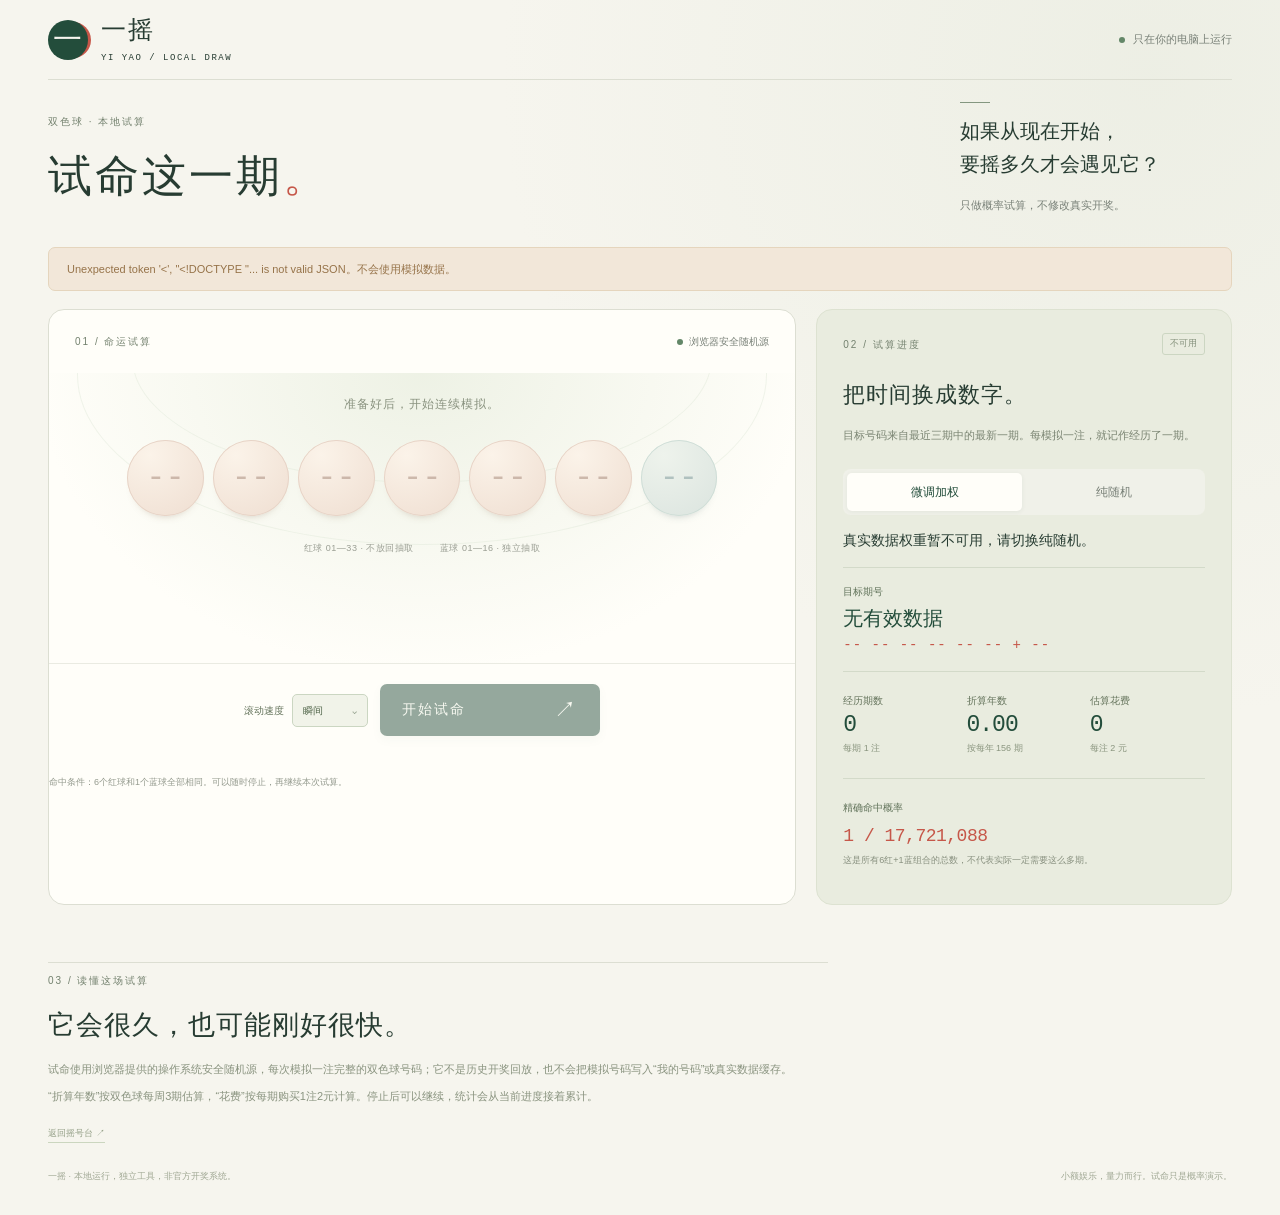
==== static/trial.html @ 1e453c8b "feat: improve trial controls and speed selector" ====
<!doctype html>
<html lang="zh-CN">
<head>
  <meta charset="utf-8">
  <meta name="viewport" content="width=device-width,initial-scale=1">
  <meta name="theme-color" content="#eef0e6">
  <title>一摇 · 试命</title>
  <link rel="icon" href="favicon.svg" type="image/svg+xml">
  <link rel="stylesheet" href="style.css">
  <link rel="stylesheet" href="trial.css">
  <script src="trial.js" defer></script>
</head>
<body>
  <div class="page-shell">
    <header class="topbar">
      <a class="brand" href="./" aria-label="一摇首页"><span class="brand-mark">一</span><span>一摇<span class="brand-sub">YI YAO / LOCAL DRAW</span></span></a>
      <span class="local-label"><i></i>只在你的电脑上运行</span>
    </header>

    <main>
      <section class="intro trial-intro">
        <div><p class="eyebrow">双色球 · 本地试算</p><h1>试命这一期<span class="period">。</span></h1></div>
        <div class="intro-note"><span class="note-line"></span><p>如果从现在开始，<br>要摇多久才会遇见它？</p><span>只做概率试算，不修改真实开奖。</span></div>
      </section>

      <div id="trial-notice" class="notice" role="status">正在读取最近三期真实开奖…</div>

      <section class="trial-layout" aria-label="试命控制台">
        <div class="draw-panel trial-panel">
          <div class="panel-top"><span class="section-label">01 / 命运试算</span><span class="entropy-label"><i></i>浏览器安全随机源</span></div>
          <div class="machine trial-machine" id="trial-machine">
            <div class="orbit orbit-one"></div><div class="orbit orbit-two"></div>
            <p class="machine-caption" id="trial-caption">准备好后，开始连续模拟。</p>
            <div class="balls" id="trial-balls" aria-label="当前模拟号码" aria-live="polite">
              <span class="ball empty">--</span><span class="ball empty">--</span><span class="ball empty">--</span><span class="ball empty">--</span><span class="ball empty">--</span><span class="ball empty">--</span><span class="ball blue empty">--</span>
            </div>
            <div class="machine-footer"><span>红球 01—33 · 不放回抽取</span><span>蓝球 01—16 · 独立抽取</span></div>
          </div>
          <div class="trial-controls">
            <label class="trial-speed-control" for="trial-speed"><span>滚动速度</span><span class="trial-select-wrap"><select id="trial-speed" aria-label="试命滚动速度"><option value="80">慢</option><option value="250">中</option><option value="700">快</option><option value="10000" selected>瞬间</option></select></span></label>
            <button id="trial-toggle" class="primary-button trial-toggle" type="button" disabled><span>开始试命</span><span aria-hidden="true">↗</span></button>
          </div>
          <p class="quiet-line">命中条件：6个红球和1个蓝球全部相同。可以随时停止，再继续本次试算。</p>
        </div>

        <aside class="settings-panel trial-stats-panel">
          <div class="panel-top"><span class="section-label">02 / 试算进度</span><span id="trial-status" class="small-tag">等待数据</span></div>
          <h2>把时间换成数字。</h2>
          <p class="settings-copy">目标号码来自最近三期中的最新一期。每模拟一注，就记作经历了一期。</p>
          <fieldset class="mode-switch trial-mode-switch"><legend class="sr-only">试命随机模式</legend>
            <label><input type="radio" name="trial-mode" value="weighted" checked><span>微调加权</span></label>
            <label><input type="radio" name="trial-mode" value="uniform"><span>纯随机</span></label>
          </fieldset>
          <p id="trial-mode-note" class="trial-mode-note">正在读取真实数据权重…</p>
          <div class="trial-target">
            <span class="tiny-label">目标期号</span>
            <strong id="trial-target-issue">读取中</strong>
            <span id="trial-target-numbers" class="trial-target-numbers">-- -- -- -- -- -- + --</span>
          </div>
          <div class="trial-stat-grid">
            <div class="trial-stat"><span>经历期数</span><strong id="trial-periods">0</strong><small>每期 1 注</small></div>
            <div class="trial-stat"><span>折算年数</span><strong id="trial-years">0.00</strong><small>按每年 156 期</small></div>
            <div class="trial-stat"><span>估算花费</span><strong id="trial-cost">0</strong><small>每注 2 元</small></div>
          </div>
          <div class="formula-note"><span class="tiny-label">精确命中概率</span><p id="trial-probability">1 / 17,721,088</p><small>这是所有6红+1蓝组合的总数，不代表实际一定需要这么多期。</small></div>
        </aside>
      </section>

      <section class="trial-notes">
        <span class="section-label">03 / 读懂这场试算</span>
        <h2>它会很久，也可能刚好很快。</h2>
        <p>试命使用浏览器提供的操作系统安全随机源，每次模拟一注完整的双色球号码；它不是历史开奖回放，也不会把模拟号码写入“我的号码”或真实数据缓存。</p>
        <p>“折算年数”按双色球每周3期估算，“花费”按每期购买1注2元计算。停止后可以继续，统计会从当前进度接着累计。</p>
        <a class="source-link" href="./">返回摇号台 ↗</a>
      </section>
    </main>

    <footer><span>一摇 · 本地运行，独立工具，非官方开奖系统。</span><span>小额娱乐，量力而行。试命只是概率演示。</span></footer>
  </div>
  <div id="trial-toast" class="toast" role="status" aria-live="polite" hidden></div>
</body>
</html>
---- static/style.css ----
:root{--paper:#f6f5ee;--ink:#273c32;--muted:#798178;--green:#234d3b;--green-light:#e4ebdf;--line:#dcded2;--red:#c65749;--blue:#47758c;--white:#fffef9;--serif:"STZhongsong","Songti SC","SimSun",serif;--sans:"Microsoft YaHei","PingFang SC",sans-serif;--mono:"Cascadia Mono","Consolas",monospace}
*{box-sizing:border-box}body{margin:0;background:var(--paper);color:var(--ink);font:14px/1.7 var(--sans);background-image:radial-gradient(ellipse at 90% 6%,#e2e7d975,transparent 40%)}button,input,select{font:inherit}button,a,input,select,summary{-webkit-tap-highlight-color:transparent}button{cursor:pointer}button:disabled{cursor:not-allowed;opacity:.48}button:focus-visible,a:focus-visible,input:focus-visible,select:focus-visible,summary:focus-visible{outline:3px solid #91b49d;outline-offset:4px}a{color:inherit;text-decoration:none}[hidden]{display:none!important}.page-shell{max-width:1272px;margin:auto;padding:0 44px}.topbar{height:106px;display:flex;align-items:center;justify-content:space-between;border-bottom:1px solid var(--line)}.brand{display:flex;align-items:center;gap:13px;font:25px var(--serif);letter-spacing:2px}.brand-mark{width:40px;height:40px;display:grid;place-items:center;border-radius:50%;background:var(--green);color:var(--paper);font:29px var(--serif);box-shadow:5px 0 0 -2px var(--red)}.brand-sub{display:block;font:9px/2 var(--mono);letter-spacing:1.5px;margin-top:3px}.local-label{font-size:11px;color:var(--muted);display:flex;align-items:center;gap:8px}.local-label i,.entropy-label i{width:6px;height:6px;border-radius:50%;background:#638768;display:inline-block}.intro{display:flex;justify-content:space-between;align-items:center;padding:55px 0 43px}.eyebrow,.section-label{font-size:10px;letter-spacing:2px;font-weight:500;color:#73816e}.eyebrow{margin:0 0 17px}.intro h1{font:48px/1.4 var(--serif);font-weight:500;margin:0;letter-spacing:3px}.period{color:var(--red)}.intro-note{padding-right:72px}.note-line{display:block;width:30px;height:1px;background:#849780;margin-bottom:12px}.intro-note p{font:20px/1.65 var(--serif);margin:0 0 12px}.intro-note>span:last-child{font-size:11px;color:var(--muted);line-height:1.85}.workbench{display:grid;grid-template-columns:minmax(0,1.8fr) minmax(285px,1fr);gap:20px}.draw-panel{background:var(--white);border:1px solid var(--line);border-radius:16px;overflow:hidden}.panel-top{display:flex;align-items:center;justify-content:space-between;gap:12px;padding:23px 26px}.entropy-label{display:flex;align-items:center;gap:6px;color:var(--muted);font-size:10px}.machine{position:relative;padding:15px 28px 27px;isolation:isolate;overflow:hidden;background:radial-gradient(ellipse at 50% 0%,#e6ecdcb0,transparent 73%)}.orbit{position:absolute;border:1px solid #dee5d770;border-radius:50%;z-index:-1;pointer-events:none;left:50%;transform:translateX(-50%)}.orbit-one{width:580px;height:250px;top:-140px}.orbit-two{width:690px;height:340px;top:-168px}.machine-caption{margin:6px 0 35px;text-align:center;font-size:12px;letter-spacing:1px;color:#89927f}.balls{display:grid;grid-template-columns:repeat(7,minmax(0,1fr));gap:9px;max-width:590px;margin:auto}.ball{aspect-ratio:1;display:flex;align-items:center;justify-content:center;position:relative;min-width:0;border-radius:50%;font:clamp(21px,2.5vw,34px)/1 var(--mono);font-weight:500;color:#fff6ed;background:radial-gradient(circle at 32% 23%,#ec8c70 0%,#d96856 40%,#b7473d 95%);box-shadow:inset -3px -5px 7px #7134232b,inset 2px 3px 4px #fff5,0 8px 12px -8px #a85339ad;letter-spacing:-1.5px}.ball.blue{background:radial-gradient(circle at 32% 23%,#81aec0,#4f8199 50%,#315e76);box-shadow:inset -3px -5px 7px #173c562b,inset 2px 3px 4px #fff5,0 8px 12px -8px #345d8bad}.ball.empty{color:#a78b7b88;background:radial-gradient(circle at 30% 20%,#fbf3e9,#efded1);box-shadow:inset 0 0 0 1px #e7d4c7,0 7px 9px -8px #82695061;letter-spacing:0}.ball.blue.empty{color:#80999c88;background:radial-gradient(circle at 30% 20%,#eef3ec,#dbe4df);box-shadow:inset 0 0 0 1px #cfded7,0 7px 9px -8px #52696e61}.machine-footer{display:flex;justify-content:center;gap:26px;margin-top:30px;color:#9a9e93;font-size:9px;letter-spacing:.5px}.draw-controls{padding:19px 26px 21px;border-top:1px solid #eaebe2}.mode-switch{display:flex;padding:4px;margin:0;border:0;border-radius:8px;background:#f0f1e9;gap:4px}.mode-switch label{flex:1;cursor:pointer;position:relative}.mode-switch input{position:absolute;opacity:0;pointer-events:none}.mode-switch label>span{display:block;text-align:center;padding:9px 4px;border-radius:5px;font-size:12px;color:var(--muted);transition:.2s}.mode-switch input:checked+span{background:var(--white);color:var(--green);box-shadow:0 1px 5px #263c3210}.mode-switch input:focus-visible+span{outline:2px solid #91b49d}.mode-switch small{font-size:8px;letter-spacing:.5px;margin-left:5px;background:var(--green-light);border-radius:3px;padding:2px 4px;color:#7a8d77}.mode-description{font-size:10px;color:var(--muted);margin:13px 0 20px;min-height:17px}.action-line{display:flex;align-items:center;justify-content:space-between;gap:20px}.quantity{display:flex;align-items:center;gap:9px;color:#6c7568;font-size:11px;white-space:nowrap}.stepper{display:flex;align-items:center;background:#f8f8f0;border:1px solid var(--line);border-radius:6px;height:38px}.stepper button{border:0;background:none;color:#697765;font-size:18px;width:28px;height:36px}.stepper input{width:33px;border:0;background:none;text-align:center;font:16px var(--mono);color:var(--ink);appearance:textfield;-moz-appearance:textfield}.stepper input::-webkit-inner-spin-button{display:none}.primary-button{display:flex;align-items:center;justify-content:space-between;gap:45px;padding:14px 22px;background:var(--green);color:#f1f4e9;border:0;border-radius:7px;min-width:190px;font-size:14px;letter-spacing:2px;box-shadow:0 4px 8px #234d3b10;transition:background .2s,transform .2s}.primary-button:hover{background:#306046;transform:translateY(-1px)}.primary-button>span:last-child{font-size:22px;font-weight:300;line-height:1}.quiet-line{font-size:9px;color:#949a8e;margin:19px 0 0}.settings-panel{border-radius:16px;background:#e9ecdf;border:1px solid #dde2d1;padding:0 26px 20px}.settings-panel .panel-top{padding:23px 0 12px}.small-tag{font-size:9px;color:#83907a;border:1px solid #ccd6c2;padding:2px 7px;border-radius:3px;white-space:nowrap}.settings-panel h2{font:22px var(--serif);font-weight:500;letter-spacing:1px;margin:13px 0 15px}.settings-copy{font-size:11px;color:#7a8472;line-height:1.9;margin:0 0 23px}.strength-head{display:flex;justify-content:space-between;align-items:center;gap:8px}.strength-head label{font-size:11px;color:#65745c}.strength-head strong{font:30px var(--mono);font-weight:400;letter-spacing:-2px}.strength-head strong span{font:14px var(--sans);letter-spacing:0;margin-left:3px}input[type=range]{width:100%;margin:17px 0 5px;accent-color:var(--green);height:5px;cursor:pointer}input[type=range]:disabled{cursor:default;opacity:.5}.range-labels{display:flex;justify-content:space-between;color:#8c9583;font:9px var(--sans)}.formula-note{margin-top:21px;padding:16px 0;border-top:1px solid #d3dac9}.tiny-label{font-size:10px;color:#607259}.formula-note p{font-size:10px;color:#7c8872;margin:7px 0;line-height:1.8}.formula-note small{font-size:9px;color:#88907f;display:block}.schedule{display:flex;justify-content:space-between;align-items:center;padding-top:17px;border-top:1px solid #d3dac9;gap:12px}.schedule label{font-size:11px}.schedule p{margin:4px 0 0;font-size:9px;color:#8a957f}.schedule select{border:1px solid #c9d3be;background:#eff2e7;border-radius:5px;padding:6px 4px;font-size:10px;color:#4d6246}.next-refresh{font-size:9px;margin:11px 0 0;color:#929b87}.results-section{margin-top:39px}.section-heading{display:flex;justify-content:space-between;align-items:center;gap:16px}.section-heading h2{font:24px var(--serif);letter-spacing:1px;margin:10px 0 20px;font-weight:500}.count-badge{font:9px var(--sans);letter-spacing:0;color:#7f8a75;background:#e9ecdf;vertical-align:middle;border-radius:4px;padding:4px 8px;margin-left:13px}.result-actions{display:flex;gap:9px}.text-button{background:transparent;border:1px solid var(--line);border-radius:5px;color:#68765f;font-size:10px;padding:8px 12px;white-space:nowrap;transition:.2s}.text-button:hover:not(:disabled){border-color:#8c9c7f;color:var(--green);background:#eaf0e2}.results{border-top:1px solid var(--line);border-bottom:1px solid var(--line)}.empty-results{display:flex;align-items:center;justify-content:center;gap:20px;min-height:116px;color:#96a08b}.empty-symbol{font:38px var(--serif);color:#c0cab3}.empty-results p{font-size:12px;margin:0;line-height:1.8}.empty-results small{font-size:10px;color:#a1a798}.result-row{display:flex;align-items:center;gap:20px;min-height:64px;border-bottom:1px solid #e2e5d9;padding:12px 16px;animation:arrive .4s both}.result-row:last-child{border:0}.row-index{font:10px var(--mono);color:#acb2a1}.row-numbers{font:19px var(--mono);letter-spacing:2px;color:#b14a40;white-space:pre}.row-blue{color:var(--blue)}.row-plus{color:#a1a994;font-size:14px;letter-spacing:1px;margin:0 9px}.row-copy{margin-left:auto;border:0;background:none;color:#89957d;font-size:10px;padding:5px 8px}.row-copy:hover{color:var(--green)}.receipt{font:9px/1.8 var(--mono);color:#939b89;margin-top:12px;word-break:break-all}.recent-batches{display:flex;align-items:center;gap:15px;margin-top:17px;font-size:10px;color:var(--muted)}#batch-buttons{display:flex;gap:7px;flex-wrap:wrap}#batch-buttons button{border:1px solid #dce1d2;background:transparent;border-radius:4px;padding:4px 7px;color:#7b8870;font:9px var(--mono)}.evidence-section{display:grid;grid-template-columns:1.55fr 1fr;gap:65px;margin-top:53px;padding-top:5px}.data-panel .section-heading h2{font-size:23px}.data-status{display:flex;align-items:center;gap:12px;font-size:9px;color:#98a08f;margin-bottom:14px}.status-chip{border:1px solid #d6dfcc;background:#eaf0e2;color:#758567;padding:2px 7px;border-radius:3px;white-space:nowrap}.status-chip.error{background:#f3e6dc;color:#a4714d;border-color:#e6d4c3}.latest-draws{border-top:1px solid var(--line)}.history-row{display:flex;align-items:center;justify-content:space-between;gap:14px;border-bottom:1px solid #e4e6dc;padding:11px 0}.history-issue{font:10px var(--mono);color:#8b9581}.history-numbers{font:13px var(--mono);color:#9b6256;letter-spacing:1px;white-space:pre}.history-numbers .history-blue{color:var(--blue);margin-left:12px}.source-link{display:inline-block;font-size:9px;color:#95a088;margin-top:14px;border-bottom:1px solid #cbd6bf}.principles-panel{padding-left:30px;border-left:1px solid var(--line)}.principles-panel h2{font:25px/1.6 var(--serif);margin:12px 0 14px;letter-spacing:1px;font-weight:500}.principles-panel>p,.principles-panel details p{font-size:10px;color:#8a9580;line-height:1.9}.principles-panel summary{cursor:pointer;color:#637758;font-size:10px;margin-top:15px}.principles-panel details a{font-size:9px;text-decoration:underline;color:#7b8e70}.weights-details{border-top:1px solid var(--line);border-bottom:1px solid var(--line);margin-top:40px}.weights-details>summary{display:flex;justify-content:space-between;align-items:center;cursor:pointer;padding:21px 0;font-size:12px;list-style:none}.weights-details>summary::-webkit-details-marker{display:none}.detail-sub{font-size:9px;color:#9aa38f;margin-left:17px}.expand-sign{color:#85987b;font-size:22px}.weights-details[open] .expand-sign{transform:rotate(45deg)}.weights-details h3{font-size:11px;font-weight:400;margin-top:18px;color:#798b6c}.weights-note{font-size:10px;color:#8d9881;margin-top:0}.weight-grid{display:grid;grid-template-columns:repeat(11,minmax(0,1fr));gap:7px;margin-bottom:20px}.weight-cell{display:flex;justify-content:space-between;align-items:center;gap:3px;border:1px solid #e0e4d6;background:#f1f2e9;border-radius:4px;padding:8px;font:10px var(--mono)}.weight-cell strong{font-weight:500;color:#788871}.weight-cell span{font-size:9px;color:#939e89}.weight-cell.up{background:#e5ebde;border-color:#c9d8c0}.weight-cell.down{background:#f2e8de;border-color:#e4d6c5}.weight-cell.down span{color:#a78665}.notice{padding:12px 18px;background:#f2e7d9;color:#967349;border:1px solid #e5d5bd;border-radius:7px;margin-bottom:18px;font-size:11px}.muted{color:var(--muted);font-size:11px}footer{display:flex;justify-content:space-between;gap:20px;padding:25px 0 30px;font-size:9px;color:#a0a894}.toast{position:fixed;bottom:25px;left:50%;transform:translateX(-50%);background:var(--green);color:#f6f8ef;padding:10px 21px;font-size:12px;border-radius:7px;box-shadow:0 8px 30px #234d3b22;z-index:10;max-width:90vw}.sr-only{position:absolute;width:1px;height:1px;padding:0;margin:-1px;overflow:hidden;clip:rect(0,0,0,0);white-space:nowrap;border:0}.is-spinning .ball{animation:shake .4s ease-in-out infinite alternate}.is-spinning .ball:nth-child(even){animation-direction:alternate-reverse}.is-spinning .ball:nth-child(3n){animation-delay:.1s}.is-revealing .ball{animation:reveal .5s both}.is-revealing .ball:nth-child(2){animation-delay:.05s}.is-revealing .ball:nth-child(3){animation-delay:.1s}.is-revealing .ball:nth-child(4){animation-delay:.15s}.is-revealing .ball:nth-child(5){animation-delay:.2s}.is-revealing .ball:nth-child(6){animation-delay:.25s}.is-revealing .ball:nth-child(7){animation-delay:.3s}@keyframes shake{from{transform:translateY(-4px) rotate(-7deg);opacity:.6}to{transform:translateY(5px) rotate(7deg);opacity:1}}@keyframes reveal{from{transform:translateY(12px) scale(.85);opacity:0}to{transform:none;opacity:1}}@keyframes arrive{from{opacity:0;transform:translateY(5px)}to{opacity:1;transform:none}}
.plain-details{margin-top:14px;color:#68765f;font-size:11px}.plain-details summary{cursor:pointer}.plain-details textarea{display:block;width:100%;resize:vertical;margin-top:12px;padding:14px;border:1px solid var(--line);border-radius:6px;background:var(--white);color:var(--ink);font:14px/1.8 var(--mono)}
@media(min-width:761px){.topbar{height:80px}.intro{padding:22px 0 12px}.intro h1{font-size:44px;line-height:1.35}.machine-caption{margin-bottom:25px}.machine-footer{margin-top:25px}.machine{padding-bottom:20px}}
@media(min-width:1400px){.intro h1{font-size:53px}}
@media(max-width:1000px){.page-shell{padding:0 28px}.intro-note{padding-right:20px}.intro h1{font-size:42px}.workbench{gap:15px;grid-template-columns:minmax(0,1.65fr) minmax(265px,1fr)}.panel-top{padding:20px}.draw-controls{padding:19px 20px}.machine{padding-left:19px;padding-right:19px}.balls{gap:6px}.action-line{gap:12px}.primary-button{min-width:145px;gap:15px;padding:13px 17px}.quantity{gap:6px}.settings-panel{padding:0 20px 20px}.entropy-label{font-size:9px}.machine-footer{gap:12px;font-size:8px}.evidence-section{gap:28px}.weight-grid{grid-template-columns:repeat(8,minmax(0,1fr))}}
@media(max-width:760px){.page-shell{padding:0 20px}.topbar{height:80px}.brand{font-size:22px}.brand-mark{width:33px;height:33px;font-size:23px}.brand-sub{font-size:8px}.local-label{font-size:9px}.intro{padding:35px 0 29px}.intro h1{font-size:37px;letter-spacing:2px}.eyebrow{font-size:9px;margin-bottom:12px}.intro-note{display:none}.workbench{grid-template-columns:1fr}.panel-top{padding:20px}.machine{padding-top:10px;padding-bottom:26px}.machine-caption{margin:5px 0 28px;font-size:10px}.ball{font-size:clamp(18px,5vw,31px)}.machine-footer{font-size:8px;gap:18px;margin-top:25px}.draw-controls{padding:17px 20px}.primary-button{flex:1;max-width:230px;font-size:13px}.action-line{gap:22px}.settings-panel{padding:0 20px 20px}.settings-panel .panel-top{padding-top:20px}.settings-copy{margin-bottom:17px}.settings-panel h2{font-size:21px}.formula-note{margin-top:18px}.results-section{margin-top:32px}.section-heading h2{font-size:21px;margin-bottom:16px}.result-actions{gap:6px}.text-button{font-size:9px;padding:7px 9px}.result-row{gap:13px;padding:13px 6px;min-height:58px}.row-numbers{font-size:16px;letter-spacing:1px}.row-plus{margin:0 6px}.row-copy{font-size:9px;padding:5px 3px}.row-index{font-size:9px}.count-badge{font-size:8px;margin-left:8px}.evidence-section{grid-template-columns:1fr;gap:28px;margin-top:36px}.principles-panel{border-left:0;border-top:1px solid var(--line);padding:25px 0 0}.principles-panel h2{font-size:24px;line-height:1.5}.principles-panel h2 br{display:none}.principles-panel>p,.principles-panel details p{font-size:11px}.weights-details{margin-top:27px}.weight-grid{grid-template-columns:repeat(6,minmax(0,1fr));gap:5px}.weight-cell{padding:7px 5px;flex-direction:column;gap:3px}.detail-sub{font-size:8px;margin-left:10px}.receipt{font-size:8px}footer{flex-direction:column;gap:5px;font-size:8px;padding:20px 0 26px}.history-row{padding:13px 0}.history-numbers{font-size:12px}}
@media(max-width:380px){.page-shell{padding:0 14px}.local-label{font-size:8px}.row-numbers{font-size:14px;letter-spacing:.5px}.row-plus{margin:0 4px}.row-copy{font-size:8px}.result-row{gap:8px}.action-line{gap:12px}.quantity{font-size:10px}.mode-switch small{display:none}.entropy-label{font-size:8px}.section-label{font-size:9px}.machine-caption{font-size:9px}}
.row-reroll{border:1px solid #dce1d2;background:transparent;border-radius:4px;padding:5px 8px;color:#89957d;font-size:10px}.row-reroll:hover{border-color:#8c9c7f;color:var(--green);background:#eaf0e2}
@media(prefers-reduced-motion:reduce){*,*::before,*::after{animation:none!important;transition:none!important;scroll-behavior:auto!important}}
.row-actions{display:flex;align-items:center;gap:8px;margin-left:auto}.row-copy{margin-left:0}.row-edit{border:1px solid #dce1d2;background:transparent;border-radius:4px;padding:5px 8px;color:#89957d;font-size:10px}.row-edit:hover{border-color:#8c9c7f;color:var(--green);background:#eaf0e2}.edit-form{display:flex;align-items:center;gap:8px;flex:1;min-width:0}.edit-red{display:grid;grid-template-columns:repeat(6,minmax(36px,1fr));gap:5px;flex:1}.edit-form input{width:100%;min-width:0;border:1px solid #d6ddcf;border-radius:4px;background:#fbfbf5;color:var(--ink);padding:7px 3px;text-align:center;font:13px var(--mono);appearance:textfield;-moz-appearance:textfield}.edit-form input::-webkit-inner-spin-button{display:none}.edit-plus{color:#9da697;font-size:13px}.edit-blue-number{max-width:45px}.edit-actions{display:flex;gap:5px;white-space:nowrap}.edit-save,.edit-cancel{border:1px solid #cbd8c1;border-radius:4px;padding:6px 8px;font-size:10px}.edit-save{background:var(--green);color:#f1f4e9}.edit-cancel{background:transparent;color:#718069}.prize-options{display:flex;align-items:center;gap:12px;flex-wrap:wrap;padding:13px 16px;background:#f0f2e8;border-bottom:1px solid #e2e5d9;color:#68765f;font-size:10px}.prize-options label{cursor:pointer}.prize-options input{accent-color:var(--green);vertical-align:-1px}.prize-options small{color:#929a8c}.prize-results{margin-top:15px;border:1px solid var(--line);border-radius:7px;background:var(--white);overflow:hidden}.prize-heading{display:flex;justify-content:space-between;align-items:center;padding:14px 16px 4px;font-size:12px}.prize-heading strong{font:16px var(--serif);font-weight:500}.prize-heading span{font-size:10px;color:#7f8b76}.prize-draw{padding:0 16px 12px;margin:0;color:#929a8c;font:10px var(--mono);border-bottom:1px solid #e2e5d9}.prize-row{display:flex;align-items:center;gap:14px;padding:10px 16px;border-bottom:1px solid #e2e5d9;font-size:10px}.prize-row:last-of-type{border-bottom:0}.prize-row strong{margin-left:auto;font-size:11px;color:#6f7d69}.prize-row.won strong{color:var(--red)}.prize-row.no-prize strong{color:#a3aa9e;font-weight:400}.prize-condition{color:#8c9584;font-family:var(--mono)}.prize-note{display:block;padding:11px 16px;color:#98a08f;font-size:9px;border-top:1px solid #e2e5d9}@media(max-width:760px){.section-heading{align-items:flex-start;flex-wrap:wrap}.result-actions{width:100%;justify-content:flex-start}.edit-form{flex-wrap:wrap;gap:7px}.edit-red{flex-basis:100%;grid-template-columns:repeat(6,minmax(30px,1fr))}.edit-blue-number{max-width:52px}.edit-actions{margin-left:auto}.prize-options{align-items:flex-start;flex-direction:column;gap:5px}.prize-row{padding:10px 10px;gap:9px}.prize-heading{padding-left:10px;padding-right:10px}.prize-draw{padding-left:10px;padding-right:10px;font-size:9px}.prize-note{padding-left:10px;padding-right:10px}}
.clear-button{color:#a97868;border-color:#ead8cf}.clear-button:hover:not(:disabled){color:#a34f43;border-color:#d8a99d;background:#f8ece6}
.recent-batches{flex-wrap:wrap}.clear-history-button{color:#a97868;border-color:#ead8cf}.clear-history-button:hover:not(:disabled){color:#a34f43;border-color:#d8a99d;background:#f8ece6}
.schedule-label{font-size:11px}.fixed-interval{border:1px solid #c9d3be;background:#eff2e7;border-radius:5px;padding:6px 8px;font-size:10px;color:#4d6246;white-space:nowrap}
.recent-batch{display:flex;align-items:center;gap:3px}.batch-delete{border:0!important;background:transparent!important;padding:4px 3px!important;color:#b78d7c!important;font:11px var(--mono)!important}.batch-delete:hover{color:var(--red)!important;background:#f8ece6!important}
.prize-row .prize-level{margin-left:auto}.prize-amount{min-width:72px;text-align:right;color:#7c8872;font:10px var(--mono)}.prize-row.won .prize-amount{color:var(--red)}.prize-row.no-prize .prize-amount{color:#a3aa9e}
---- static/trial.css ----
.section-heading-actions{display:flex;align-items:center;gap:8px}.trial-layout{display:grid;grid-template-columns:minmax(0,1.8fr) minmax(285px,1fr);gap:20px}.trial-intro{padding-bottom:30px}.trial-machine{min-height:290px}.trial-controls{display:flex;align-items:center;justify-content:center;gap:12px;padding:20px 28px;border-top:1px solid #eaebe2}.trial-controls .primary-button{min-width:220px}.trial-stats-panel h2{margin-top:13px}.trial-target{display:flex;flex-direction:column;gap:5px;padding:15px 0 18px;border-top:1px solid #d3dac9;border-bottom:1px solid #d3dac9}.trial-target strong{font:20px var(--mono);font-weight:400;color:var(--green)}.trial-target-numbers{font:14px var(--mono);letter-spacing:1px;color:var(--red);white-space:nowrap}.trial-stat-grid{display:grid;grid-template-columns:repeat(3,1fr);gap:8px;padding:20px 0 3px}.trial-stat{display:flex;flex-direction:column;gap:3px}.trial-stat>span{font-size:10px;color:#65745c}.trial-stat strong{font:23px var(--mono);font-weight:400;letter-spacing:-1px;color:var(--green);white-space:nowrap}.trial-stat small{font-size:9px;color:#8a957f}.trial-stats-panel .formula-note{margin-top:19px}.trial-stats-panel .formula-note p{font:18px var(--mono);color:var(--red);letter-spacing:-.5px}.trial-notes{max-width:780px;margin-top:57px;padding-top:5px;border-top:1px solid var(--line)}.trial-notes h2{font:27px/1.5 var(--serif);font-weight:500;letter-spacing:1px;margin:13px 0 13px}.trial-notes p{font-size:11px;line-height:1.9;color:#89937f;margin:7px 0}.trial-notes .source-link{margin-top:12px}.trial-status{background:#eaf0e2}.trial-machine.is-spinning .ball{animation:shake .18s ease-in-out infinite alternate}.trial-machine.is-spinning .ball:nth-child(even){animation-direction:alternate-reverse}.trial-machine.is-spinning .ball:nth-child(3n){animation-delay:.04s}
@media(max-width:1000px){.trial-layout{gap:15px}.trial-controls{padding-left:20px;padding-right:20px}.trial-controls .primary-button{min-width:170px}}
@media(max-width:760px){.section-heading-actions{align-items:flex-end}.trial-layout{grid-template-columns:1fr}.trial-intro{padding-bottom:29px}.trial-machine{min-height:245px}.trial-controls{padding:17px 20px}.trial-controls .primary-button{flex:1;min-width:0}.trial-stats-panel{padding-bottom:20px}.trial-notes{margin-top:36px}.trial-notes h2{font-size:24px}.trial-target-numbers{font-size:12px}}
@media(max-width:380px){.trial-target-numbers{font-size:10px;letter-spacing:.5px}.trial-stat-grid{gap:5px}.trial-stat strong{font-size:19px}.trial-controls{gap:7px}.trial-controls .primary-button{padding-left:14px;padding-right:14px}}
.trial-controls{flex-wrap:wrap}.trial-speed-control{display:flex;align-items:center;gap:8px;color:#65745c;font-size:10px;white-space:nowrap}.trial-select-wrap{position:relative;display:inline-flex;align-items:center}.trial-select-wrap::after{content:'⌄';position:absolute;right:10px;top:50%;transform:translateY(-55%);color:#75856e;font-size:13px;line-height:1;pointer-events:none}.trial-speed-control select{appearance:none;-webkit-appearance:none;min-width:76px;padding:7px 28px 7px 10px;border:1px solid #cbd6c2;border-radius:5px;background:#f1f3e9;color:#4d6246;font-size:10px;cursor:pointer}.trial-speed-control select:hover{border-color:#91a68a;background:#eaf0e2}.trial-speed-control select:disabled{cursor:not-allowed;opacity:.5}.trial-toggle-stop{background:#a44f45}.trial-toggle-stop:hover{background:#8d4039}
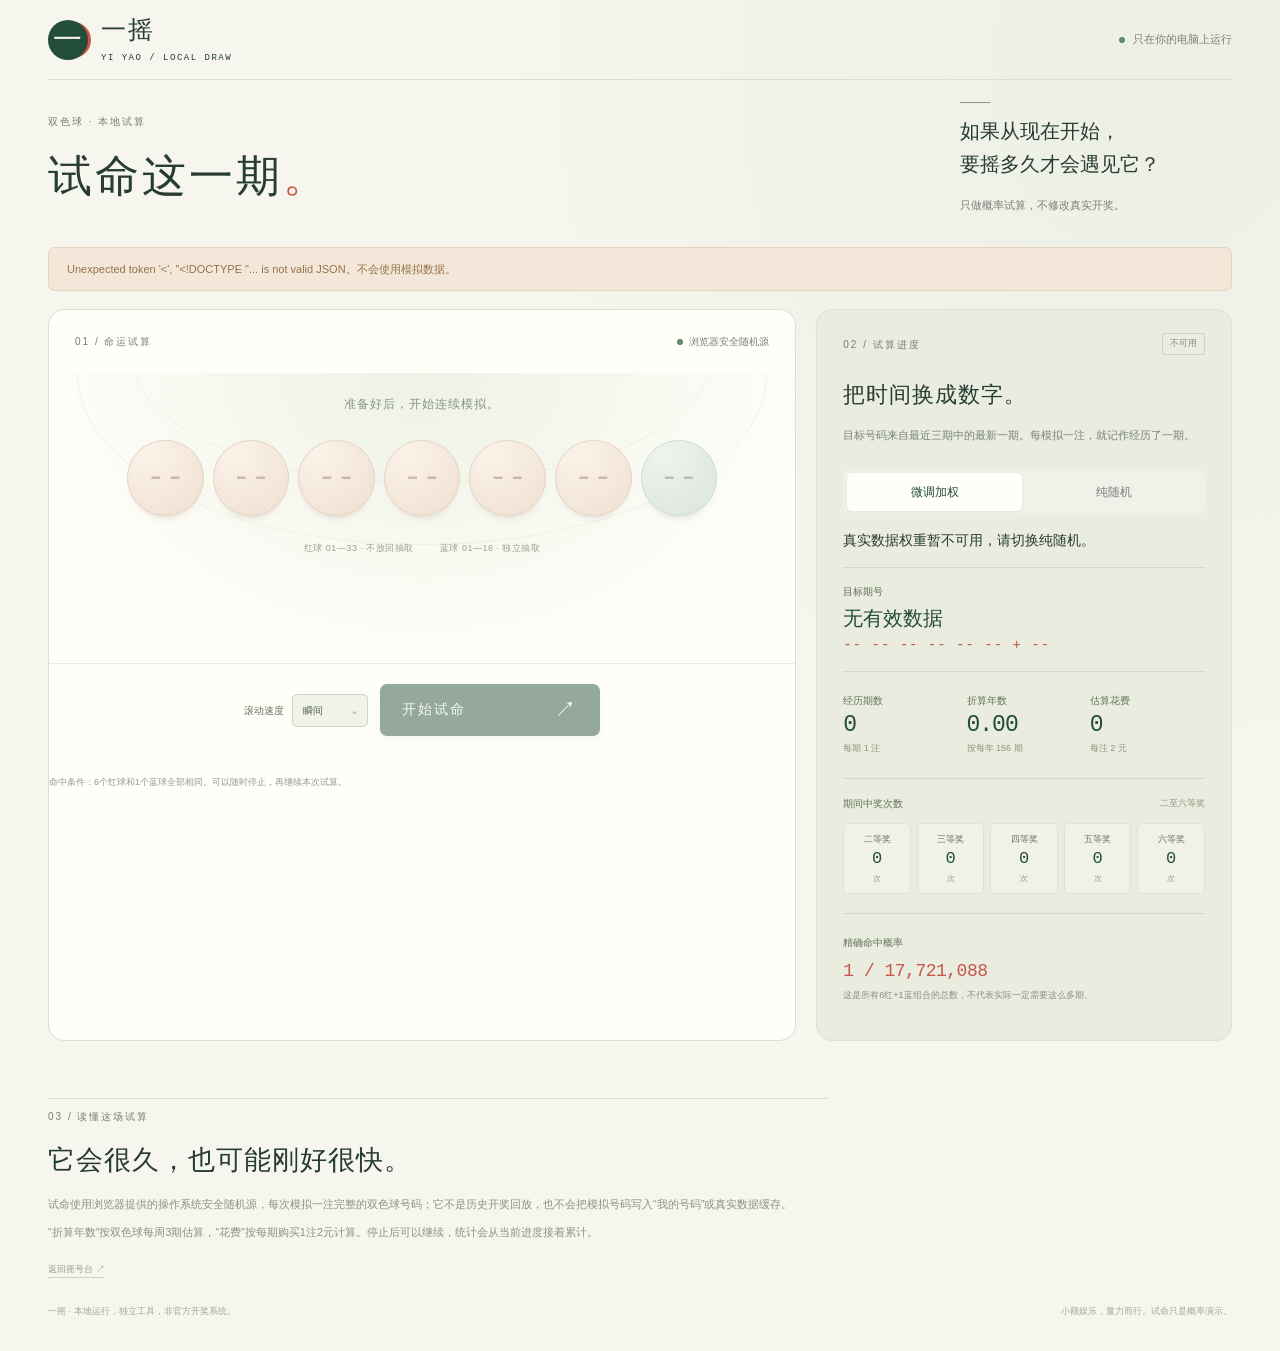
==== commit a4acca59: "feat: track trial prize counts" ====
--- a/static/trial.html
+++ b/static/trial.html
@@ -62,6 +62,16 @@
             <div class="trial-stat"><span>折算年数</span><strong id="trial-years">0.00</strong><small>按每年 156 期</small></div>
             <div class="trial-stat"><span>估算花费</span><strong id="trial-cost">0</strong><small>每注 2 元</small></div>
           </div>
+          <div class="trial-prizes" id="trial-prizes" aria-label="模拟期间中奖次数">
+            <div class="trial-prizes-head"><span class="tiny-label">期间中奖次数</span><small>二至六等奖</small></div>
+            <div class="trial-prize-grid">
+              <div class="trial-prize-stat"><span>二等奖</span><strong id="trial-prize-2">0</strong><small>次</small></div>
+              <div class="trial-prize-stat"><span>三等奖</span><strong id="trial-prize-3">0</strong><small>次</small></div>
+              <div class="trial-prize-stat"><span>四等奖</span><strong id="trial-prize-4">0</strong><small>次</small></div>
+              <div class="trial-prize-stat"><span>五等奖</span><strong id="trial-prize-5">0</strong><small>次</small></div>
+              <div class="trial-prize-stat"><span>六等奖</span><strong id="trial-prize-6">0</strong><small>次</small></div>
+            </div>
+          </div>
           <div class="formula-note"><span class="tiny-label">精确命中概率</span><p id="trial-probability">1 / 17,721,088</p><small>这是所有6红+1蓝组合的总数，不代表实际一定需要这么多期。</small></div>
         </aside>
       </section>
--- a/static/trial.css
+++ b/static/trial.css
@@ -3,3 +3,4 @@
 @media(max-width:760px){.section-heading-actions{align-items:flex-end}.trial-layout{grid-template-columns:1fr}.trial-intro{padding-bottom:29px}.trial-machine{min-height:245px}.trial-controls{padding:17px 20px}.trial-controls .primary-button{flex:1;min-width:0}.trial-stats-panel{padding-bottom:20px}.trial-notes{margin-top:36px}.trial-notes h2{font-size:24px}.trial-target-numbers{font-size:12px}}
 @media(max-width:380px){.trial-target-numbers{font-size:10px;letter-spacing:.5px}.trial-stat-grid{gap:5px}.trial-stat strong{font-size:19px}.trial-controls{gap:7px}.trial-controls .primary-button{padding-left:14px;padding-right:14px}}
 .trial-controls{flex-wrap:wrap}.trial-speed-control{display:flex;align-items:center;gap:8px;color:#65745c;font-size:10px;white-space:nowrap}.trial-select-wrap{position:relative;display:inline-flex;align-items:center}.trial-select-wrap::after{content:'⌄';position:absolute;right:10px;top:50%;transform:translateY(-55%);color:#75856e;font-size:13px;line-height:1;pointer-events:none}.trial-speed-control select{appearance:none;-webkit-appearance:none;min-width:76px;padding:7px 28px 7px 10px;border:1px solid #cbd6c2;border-radius:5px;background:#f1f3e9;color:#4d6246;font-size:10px;cursor:pointer}.trial-speed-control select:hover{border-color:#91a68a;background:#eaf0e2}.trial-speed-control select:disabled{cursor:not-allowed;opacity:.5}.trial-toggle-stop{background:#a44f45}.trial-toggle-stop:hover{background:#8d4039}
+.trial-prizes{margin-top:19px;padding-top:16px;border-top:1px solid #d3dac9}.trial-prizes-head{display:flex;align-items:center;justify-content:space-between;gap:8px}.trial-prizes-head small{font-size:9px;color:#8a957f}.trial-prize-grid{display:grid;grid-template-columns:repeat(5,minmax(0,1fr));gap:6px;margin-top:11px}.trial-prize-stat{display:flex;flex-direction:column;gap:2px;min-width:0;padding:8px 4px;background:#f0f2e8;border:1px solid #dce2d4;border-radius:5px;text-align:center}.trial-prize-stat span{font-size:9px;color:#65745c;white-space:nowrap}.trial-prize-stat strong{font:17px var(--mono);font-weight:400;color:var(--green);line-height:1.2}.trial-prize-stat small{font-size:8px;color:#929b87}
